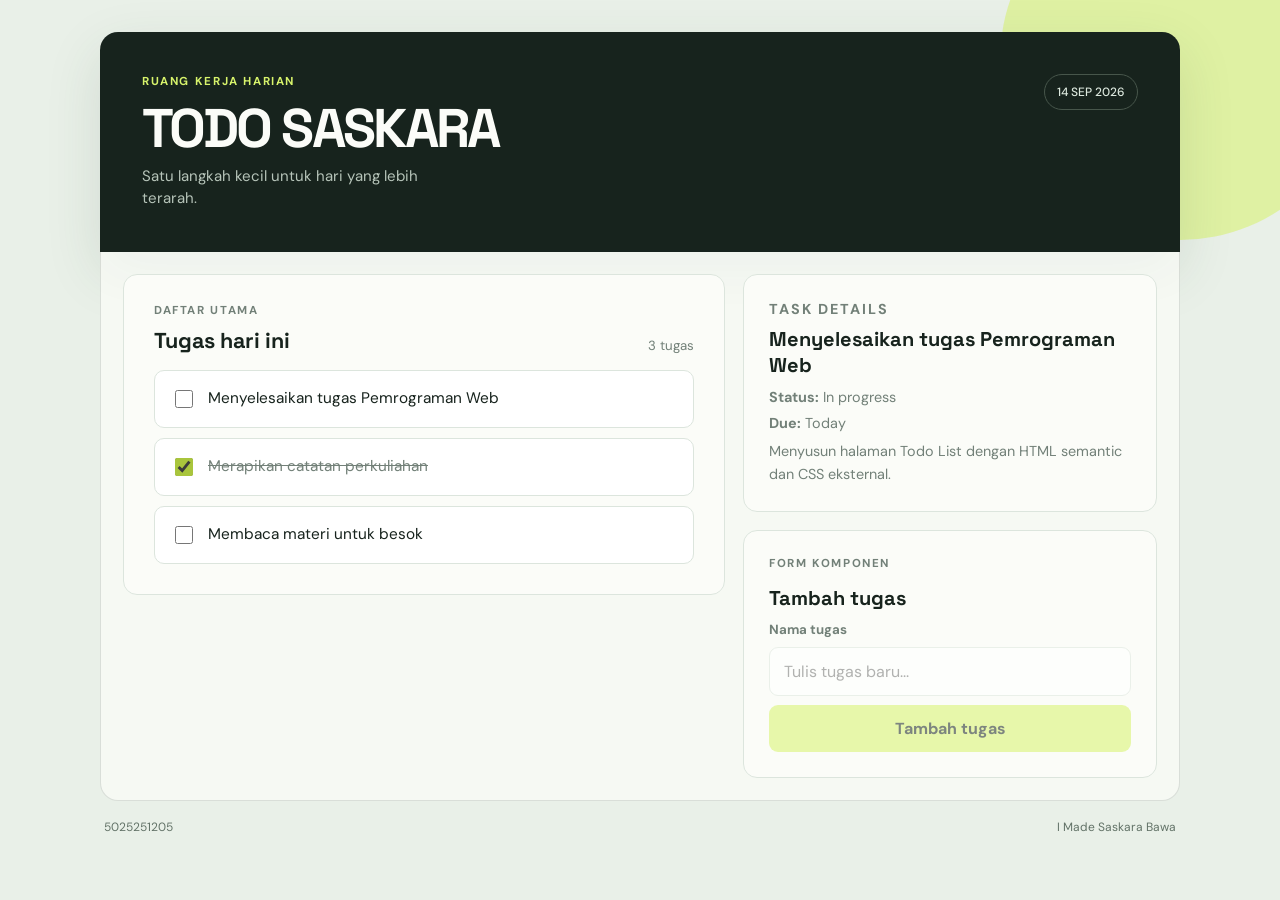
==== index.html @ 96603019 "Initial Todo Saskara app" ====
<!DOCTYPE html>
<html lang="id">
<head>
    <meta charset="UTF-8">
    <meta name="viewport" content="width=device-width, initial-scale=1.0">
    <title>TODO SASKARA</title>
    <link rel="preconnect" href="https://fonts.googleapis.com">
    <link rel="preconnect" href="https://fonts.gstatic.com" crossorigin>
    <link href="https://fonts.googleapis.com/css2?family=DM+Sans:wght@400;500;700&family=Space+Grotesk:wght@500;600;700&display=swap" rel="stylesheet">
    <link rel="stylesheet" href="style.css">
</head>
<body>
    <div class="app-shell">
        <header class="app-header">
            <div>
                <p class="eyebrow">RUANG KERJA HARIAN</p>
                <h1 id="app-title">TODO SASKARA</h1>
                <p class="subtitle">Satu langkah kecil untuk hari yang lebih terarah.</p>
            </div>
            <div class="date-badge" aria-label="Tanggal aplikasi">14 SEP 2026</div>
        </header>

        <div class="content-layout">
            <main class="todo-card" aria-labelledby="list-title">
                <div class="list-heading">
                    <div>
                        <p class="panel-label">DAFTAR UTAMA</p>
                        <h2 id="list-title">Tugas hari ini</h2>
                    </div>
                    <span>3 tugas</span>
                </div>

                <ul class="task-list">
                    <li class="task-item">
                        <input class="task-check" type="checkbox" id="task-one">
                        <label class="task-text" for="task-one">Menyelesaikan tugas Pemrograman Web</label>
                    </li>
                    <li class="task-item">
                        <input class="task-check" type="checkbox" id="task-two" checked>
                        <label class="task-text" for="task-two">Merapikan catatan perkuliahan</label>
                    </li>
                    <li class="task-item">
                        <input class="task-check" type="checkbox" id="task-three">
                        <label class="task-text" for="task-three">Membaca materi untuk besok</label>
                    </li>
                </ul>
            </main>

            <aside class="side-panel" aria-label="Panel detail dan tambah tugas">
                <section class="detail-card">
                    <p class="panel-label">TASK DETAILS</p>
                    <h2>Menyelesaikan tugas Pemrograman Web</h2>
                    <p><strong>Status:</strong> In progress</p>
                    <p><strong>Due:</strong> Today</p>
                    <p class="detail-description">Menyusun halaman Todo List dengan HTML semantic dan CSS eksternal.</p>
                </section>

                <section class="form-card" aria-labelledby="form-title">
                    <p class="panel-label">FORM KOMPONEN</p>
                    <h2 id="form-title">Tambah tugas</h2>
                    <form class="task-form">
                        <label for="taskInput">Nama tugas</label>
                        <input id="taskInput" type="text" placeholder="Tulis tugas baru..." maxlength="100" disabled>
                        <button type="button" disabled>Tambah tugas</button>
                    </form>
                </section>
            </aside>
        </div>

        <footer>
            <span>5025251205</span>
            <span>I Made Saskara Bawa</span>
        </footer>
    </div>
</body>
</html>
---- style.css ----
:root {
    --ink: #17231d;
    --muted: #728078;
    --paper: #fbfcf8;
    --line: #dce5dd;
    --accent: #d7f36b;
    --accent-dark: #a9c53c;
}

* {
    box-sizing: border-box;
}

body {
    min-width: 320px;
    min-height: 100vh;
    margin: 0;
    padding: 32px 18px;
    color: var(--ink);
    background: #e9f0e8;
    font-family: "DM Sans", sans-serif;
}

body::before {
    position: fixed;
    z-index: -1;
    top: -120px;
    right: -80px;
    width: 360px;
    height: 360px;
    border-radius: 50%;
    background: var(--accent);
    content: "";
    opacity: 0.55;
}

.app-shell {
    width: min(100%, 1080px);
    margin: 0 auto;
}

.app-header {
    display: flex;
    align-items: flex-start;
    justify-content: space-between;
    gap: 24px;
    padding: 42px;
    border-radius: 18px 18px 0 0;
    background: var(--ink);
    color: var(--paper);
    box-shadow: 0 20px 55px rgba(48, 76, 52, 0.13);
}

.eyebrow,
.panel-label {
    margin: 0 0 14px;
    color: var(--accent);
    font-size: 0.72rem;
    font-weight: 700;
    letter-spacing: 0.14em;
}

h1,
h2,
p {
    margin-top: 0;
}

h1 {
    margin-bottom: 10px;
    font-family: "Space Grotesk", sans-serif;
    font-size: clamp(2rem, 7vw, 3.4rem);
    letter-spacing: -0.05em;
    line-height: 0.95;
}

.subtitle {
    max-width: 320px;
    margin-bottom: 0;
    color: #b6c4b9;
    font-size: 0.94rem;
    line-height: 1.5;
}

.date-badge {
    flex: 0 0 auto;
    padding: 9px 12px;
    border: 1px solid #47564b;
    border-radius: 999px;
    color: #dce8de;
    font-size: 0.75rem;
    font-weight: 500;
}

.content-layout {
    display: flex;
    align-items: flex-start;
    gap: 18px;
    padding: 22px;
    border: 1px solid rgba(23, 35, 29, 0.12);
    border-top: 0;
    border-radius: 0 0 18px 18px;
    background: rgba(251, 252, 248, 0.7);
}

.todo-card,
.detail-card,
.form-card {
    border: 1px solid var(--line);
    border-radius: 14px;
    background: var(--paper);
}

.todo-card {
    flex: 1.45;
    min-width: 0;
}

.side-panel {
    display: grid;
    flex: 1;
    gap: 18px;
    min-width: 260px;
}

.detail-card,
.form-card {
    padding: 25px;
}

.detail-card .panel-label,
.form-card .panel-label,
.list-heading .panel-label {
    color: var(--muted);
}

.detail-card h2,
.form-card h2,
.list-heading h2 {
    margin-bottom: 10px;
    font-family: "Space Grotesk", sans-serif;
}

.detail-card h2,
.form-card h2 {
    font-size: 1.25rem;
}

.detail-card p {
    margin-bottom: 8px;
    color: var(--muted);
    font-size: 0.9rem;
}

.detail-card .detail-description {
    margin-bottom: 0;
    color: var(--muted);
    font-size: 0.9rem;
    line-height: 1.6;
}

.list-heading {
    display: flex;
    align-items: flex-end;
    justify-content: space-between;
    gap: 16px;
    padding: 28px 30px 16px;
}

.list-heading .panel-label {
    margin-bottom: 9px;
}

.list-heading h2 {
    margin-bottom: 0;
    font-size: 1.35rem;
}

.list-heading span {
    color: var(--muted);
    font-size: 0.83rem;
}

.task-list {
    display: grid;
    gap: 10px;
    margin: 0;
    padding: 0 30px 30px;
    list-style: none;
}

.task-item {
    display: flex;
    align-items: center;
    gap: 12px;
    min-height: 58px;
    padding: 10px 16px;
    border: 1px solid var(--line);
    border-radius: 10px;
    background: #fff;
}

.task-text {
    flex: 1;
    overflow-wrap: anywhere;
    font-size: 0.96rem;
    line-height: 1.4;
    cursor: pointer;
}

.task-check {
    flex: 0 0 18px;
    width: 18px;
    height: 18px;
    accent-color: var(--accent-dark);
    cursor: pointer;
}

.task-check:checked + .task-text {
    color: var(--muted);
    text-decoration: line-through;
}

.task-form {
    display: grid;
    gap: 9px;
}

.task-form label {
    color: var(--muted);
    font-size: 0.83rem;
    font-weight: 700;
}

.task-form input {
    width: 100%;
    border: 1px solid var(--line);
    border-radius: 9px;
    padding: 13px 14px;
    color: var(--ink);
    background: #fff;
    font: inherit;
}

button {
    border: 0;
    border-radius: 9px;
    padding: 13px 16px;
    color: var(--ink);
    background: var(--accent);
    font: inherit;
    font-weight: 700;
}

button:disabled,
input:disabled {
    cursor: not-allowed;
    opacity: 0.55;
}

footer {
    display: flex;
    justify-content: space-between;
    padding: 18px 4px;
    color: #627267;
    font-size: 0.75rem;
}

@media (max-width: 720px) {
    body {
        padding: 16px 12px;
    }

    .app-header {
        display: block;
        padding: 30px 24px;
    }

    .date-badge {
        display: inline-block;
        margin-top: 22px;
    }

    .content-layout {
        display: grid;
        padding: 14px;
    }

    .side-panel {
        min-width: 0;
    }
}

@media (max-width: 420px) {
    .list-heading,
    .task-list {
        padding-right: 18px;
        padding-left: 18px;
    }

    .list-heading {
        align-items: flex-start;
        flex-direction: column;
    }
}
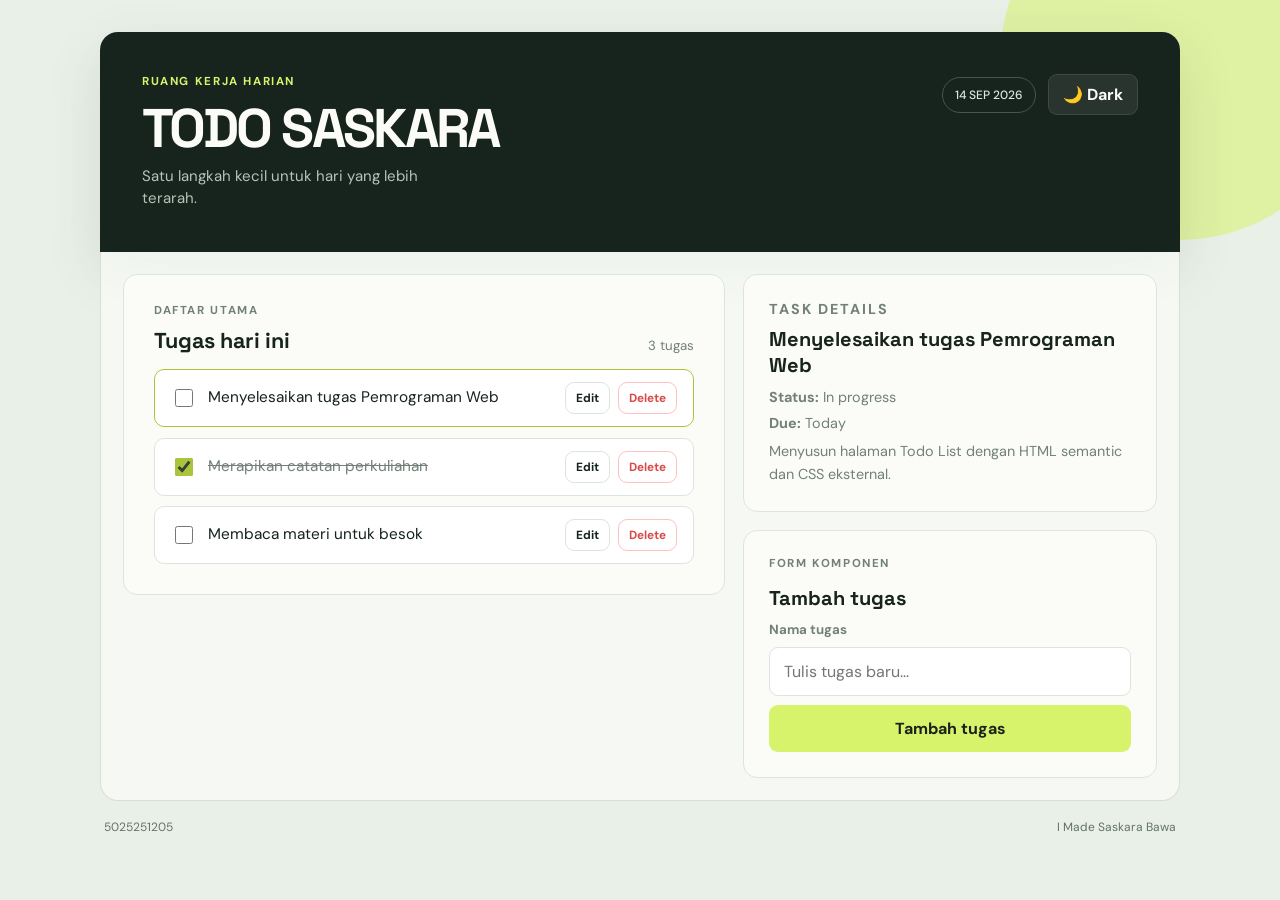
==== commit d3b3d34e: "Add todo app" ====
--- a/index.html
+++ b/index.html
@@ -9,7 +9,7 @@
     <link href="https://fonts.googleapis.com/css2?family=DM+Sans:wght@400;500;700&family=Space+Grotesk:wght@500;600;700&display=swap" rel="stylesheet">
     <link rel="stylesheet" href="style.css">
 </head>
-<body>
+<body class="light-mode">
     <div class="app-shell">
         <header class="app-header">
             <div>
@@ -17,7 +17,10 @@
                 <h1 id="app-title">TODO SASKARA</h1>
                 <p class="subtitle">Satu langkah kecil untuk hari yang lebih terarah.</p>
             </div>
-            <div class="date-badge" aria-label="Tanggal aplikasi">14 SEP 2026</div>
+            <div class="header-actions">
+                <div class="date-badge" aria-label="Tanggal aplikasi">14 SEP 2026</div>
+                <button id="themeToggle" class="theme-toggle" type="button" aria-label="Switch to dark mode">🌙 Dark</button>
+            </div>
         </header>
 
         <div class="content-layout">
@@ -27,41 +30,28 @@
                         <p class="panel-label">DAFTAR UTAMA</p>
                         <h2 id="list-title">Tugas hari ini</h2>
                     </div>
-                    <span>3 tugas</span>
+                    <span id="taskCount">3 tugas</span>
                 </div>
 
-                <ul class="task-list">
-                    <li class="task-item">
-                        <input class="task-check" type="checkbox" id="task-one">
-                        <label class="task-text" for="task-one">Menyelesaikan tugas Pemrograman Web</label>
-                    </li>
-                    <li class="task-item">
-                        <input class="task-check" type="checkbox" id="task-two" checked>
-                        <label class="task-text" for="task-two">Merapikan catatan perkuliahan</label>
-                    </li>
-                    <li class="task-item">
-                        <input class="task-check" type="checkbox" id="task-three">
-                        <label class="task-text" for="task-three">Membaca materi untuk besok</label>
-                    </li>
-                </ul>
+                <ul id="taskList" class="task-list" aria-live="polite"></ul>
             </main>
 
             <aside class="side-panel" aria-label="Panel detail dan tambah tugas">
                 <section class="detail-card">
                     <p class="panel-label">TASK DETAILS</p>
-                    <h2>Menyelesaikan tugas Pemrograman Web</h2>
-                    <p><strong>Status:</strong> In progress</p>
-                    <p><strong>Due:</strong> Today</p>
-                    <p class="detail-description">Menyusun halaman Todo List dengan HTML semantic dan CSS eksternal.</p>
+                    <h2 id="detailTitle">Menyelesaikan tugas Pemrograman Web</h2>
+                    <p><strong>Status:</strong> <span id="detailStatus">In progress</span></p>
+                    <p><strong>Due:</strong> <span id="detailDue">Today</span></p>
+                    <p class="detail-description" id="detailDescription">Menyusun halaman Todo List dengan HTML semantic dan CSS eksternal.</p>
                 </section>
 
                 <section class="form-card" aria-labelledby="form-title">
                     <p class="panel-label">FORM KOMPONEN</p>
                     <h2 id="form-title">Tambah tugas</h2>
-                    <form class="task-form">
+                    <form id="taskForm" class="task-form">
                         <label for="taskInput">Nama tugas</label>
-                        <input id="taskInput" type="text" placeholder="Tulis tugas baru..." maxlength="100" disabled>
-                        <button type="button" disabled>Tambah tugas</button>
+                        <input id="taskInput" type="text" placeholder="Tulis tugas baru..." maxlength="100">
+                        <button type="submit">Tambah tugas</button>
                     </form>
                 </section>
             </aside>
@@ -72,5 +62,7 @@
             <span>I Made Saskara Bawa</span>
         </footer>
     </div>
+
+    <script src="script.js"></script>
 </body>
 </html>
--- a/style.css
+++ b/style.css
@@ -5,6 +5,25 @@
     --line: #dce5dd;
     --accent: #d7f36b;
     --accent-dark: #a9c53c;
+    --soft-bg: #e9f0e8;
+    --panel-bg: rgba(251, 252, 248, 0.7);
+    --button-text: #17231d;
+    --task-bg: #ffffff;
+    --shadow: rgba(48, 76, 52, 0.13);
+}
+
+body.dark-mode {
+    --ink: #ecf3ff;
+    --muted: #a4b4c1;
+    --paper: #1a2632;
+    --line: #2d3d4f;
+    --accent: #d7f36b;
+    --accent-dark: #b0d450;
+    --soft-bg: #0f1720;
+    --panel-bg: rgba(18, 27, 35, 0.9);
+    --button-text: #101820;
+    --task-bg: #213041;
+    --shadow: rgba(0, 0, 0, 0.35);
 }
 
 * {
@@ -17,8 +36,9 @@
     margin: 0;
     padding: 32px 18px;
     color: var(--ink);
-    background: #e9f0e8;
+    background: var(--soft-bg);
     font-family: "DM Sans", sans-serif;
+    transition: background 0.25s ease, color 0.25s ease;
 }
 
 body::before {
@@ -48,7 +68,13 @@
     border-radius: 18px 18px 0 0;
     background: var(--ink);
     color: var(--paper);
-    box-shadow: 0 20px 55px rgba(48, 76, 52, 0.13);
+    box-shadow: 0 20px 55px var(--shadow);
+}
+
+.header-actions {
+    display: flex;
+    align-items: center;
+    gap: 12px;
 }
 
 .eyebrow,
@@ -92,6 +118,13 @@
     font-weight: 500;
 }
 
+.theme-toggle {
+    padding: 9px 14px;
+    border: 1px solid rgba(255, 255, 255, 0.1);
+    background: rgba(255, 255, 255, 0.08);
+    color: var(--paper);
+}
+
 .content-layout {
     display: flex;
     align-items: flex-start;
@@ -100,7 +133,7 @@
     border: 1px solid rgba(23, 35, 29, 0.12);
     border-top: 0;
     border-radius: 0 0 18px 18px;
-    background: rgba(251, 252, 248, 0.7);
+    background: var(--panel-bg);
 }
 
 .todo-card,
@@ -197,7 +230,13 @@
     padding: 10px 16px;
     border: 1px solid var(--line);
     border-radius: 10px;
-    background: #fff;
+    background: var(--task-bg);
+    transition: border-color 0.2s ease, transform 0.2s ease;
+}
+
+.task-item.active {
+    border-color: var(--accent-dark);
+    transform: translateY(-1px);
 }
 
 .task-text {
@@ -219,6 +258,25 @@
 .task-check:checked + .task-text {
     color: var(--muted);
     text-decoration: line-through;
+}
+
+.task-actions {
+    display: flex;
+    gap: 8px;
+}
+
+.task-action {
+    padding: 7px 10px;
+    border: 1px solid var(--line);
+    background: transparent;
+    color: var(--ink);
+    font-size: 0.74rem;
+    font-weight: 700;
+}
+
+.delete-btn {
+    border-color: rgba(255, 100, 100, 0.4);
+    color: #d84a4a;
 }
 
 .task-form {
@@ -242,14 +300,19 @@
     font: inherit;
 }
 
+body.dark-mode .task-form input {
+    background: var(--task-bg);
+}
+
 button {
     border: 0;
     border-radius: 9px;
     padding: 13px 16px;
-    color: var(--ink);
+    color: var(--button-text);
     background: var(--accent);
     font: inherit;
     font-weight: 700;
+    cursor: pointer;
 }
 
 button:disabled,
@@ -276,9 +339,13 @@
         padding: 30px 24px;
     }
 
+    .header-actions {
+        justify-content: space-between;
+        margin-top: 18px;
+    }
+
     .date-badge {
         display: inline-block;
-        margin-top: 22px;
     }
 
     .content-layout {
@@ -302,4 +369,13 @@
         align-items: flex-start;
         flex-direction: column;
     }
-}
+
+    .task-item {
+        flex-wrap: wrap;
+    }
+
+    .task-actions {
+        width: 100%;
+        justify-content: flex-end;
+    }
+}
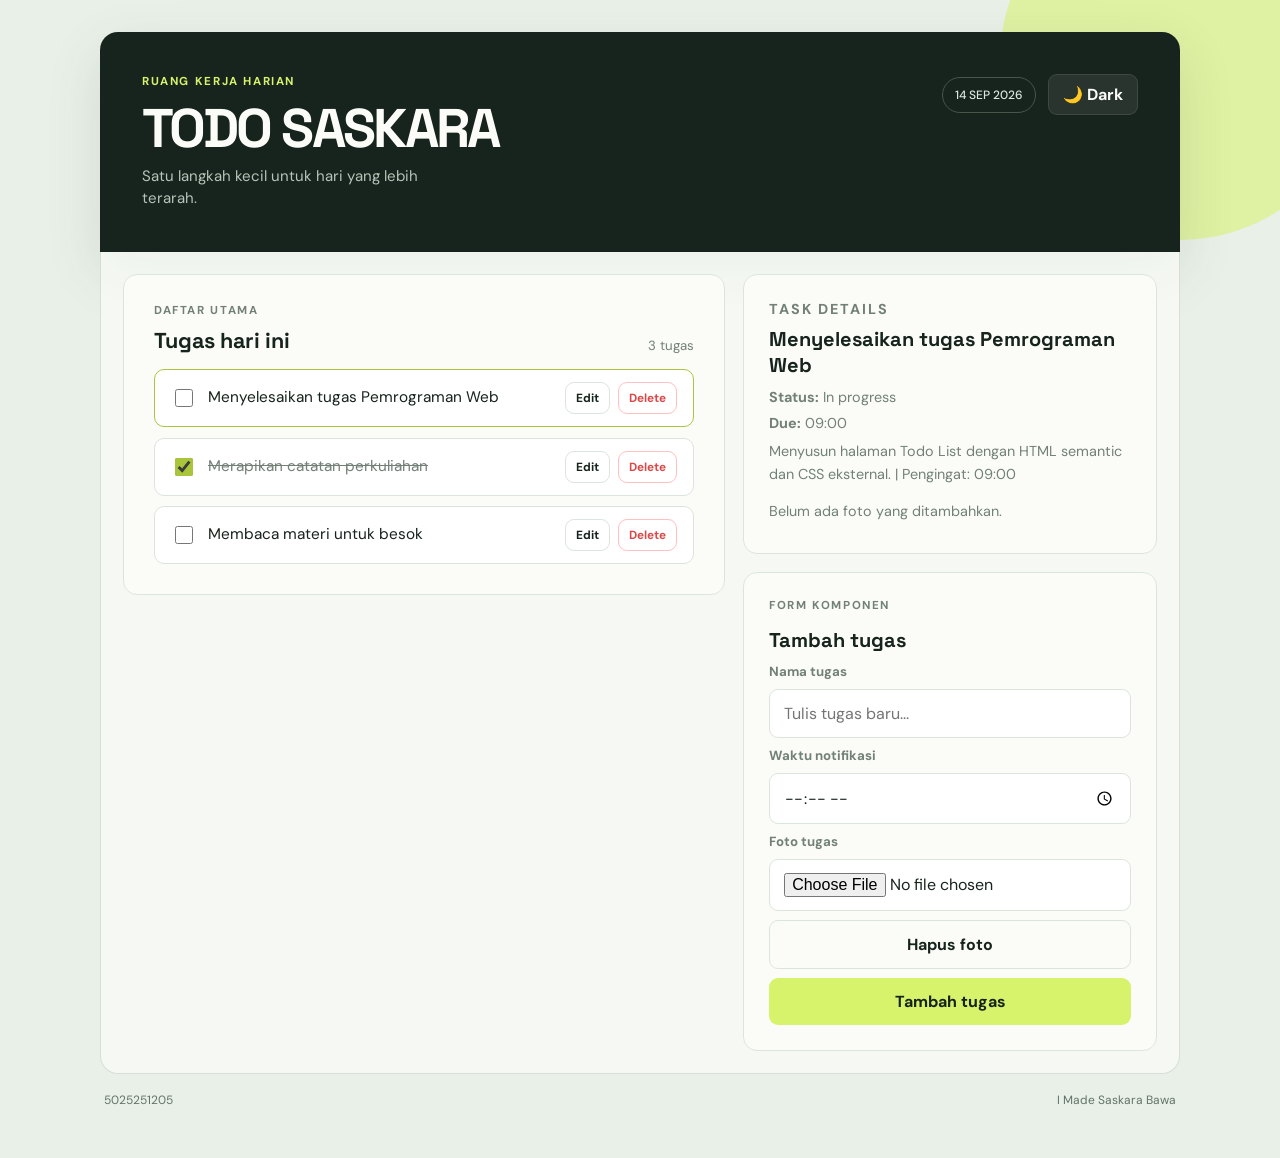
==== commit 9eb31b98: "Add todo storage and media capture Co-authored-by: Copilot <223556219+Copilot@users.noreply.github.c" ====
--- a/index.html
+++ b/index.html
@@ -43,6 +43,7 @@
                     <p><strong>Status:</strong> <span id="detailStatus">In progress</span></p>
                     <p><strong>Due:</strong> <span id="detailDue">Today</span></p>
                     <p class="detail-description" id="detailDescription">Menyusun halaman Todo List dengan HTML semantic dan CSS eksternal.</p>
+                    <div id="detailImageWrap" class="detail-image-wrap" aria-live="polite"></div>
                 </section>
 
                 <section class="form-card" aria-labelledby="form-title">
@@ -51,6 +52,15 @@
                     <form id="taskForm" class="task-form">
                         <label for="taskInput">Nama tugas</label>
                         <input id="taskInput" type="text" placeholder="Tulis tugas baru..." maxlength="100">
+
+                        <label for="taskNotification">Waktu notifikasi</label>
+                        <input id="taskNotification" type="time">
+
+                        <label for="taskImageInput">Foto tugas</label>
+                        <input id="taskImageInput" type="file" accept="image/*" capture="environment">
+                        <img id="taskImagePreview" class="task-preview hidden" alt="Preview foto tugas">
+                        <button id="clearImageBtn" class="secondary-btn" type="button">Hapus foto</button>
+
                         <button type="submit">Tambah tugas</button>
                     </form>
                 </section>
--- a/style.css
+++ b/style.css
@@ -304,6 +304,55 @@
     background: var(--task-bg);
 }
 
+.task-preview {
+    display: block;
+    width: 100%;
+    max-height: 180px;
+    object-fit: cover;
+    border: 1px solid var(--line);
+    border-radius: 10px;
+    background: var(--soft-bg);
+}
+
+.task-preview.hidden {
+    display: none;
+}
+
+.task-thumb {
+    width: 56px;
+    height: 56px;
+    object-fit: cover;
+    border-radius: 10px;
+    border: 1px solid var(--line);
+    flex-shrink: 0;
+}
+
+.detail-image-wrap {
+    margin-top: 16px;
+    display: grid;
+    gap: 10px;
+}
+
+.detail-image-wrap img {
+    width: 100%;
+    max-height: 220px;
+    object-fit: cover;
+    border-radius: 12px;
+    border: 1px solid var(--line);
+}
+
+.detail-empty {
+    margin: 0;
+    color: var(--muted);
+    font-size: 0.82rem;
+}
+
+.secondary-btn {
+    border: 1px solid var(--line);
+    background: transparent;
+    color: var(--ink);
+}
+
 button {
     border: 0;
     border-radius: 9px;
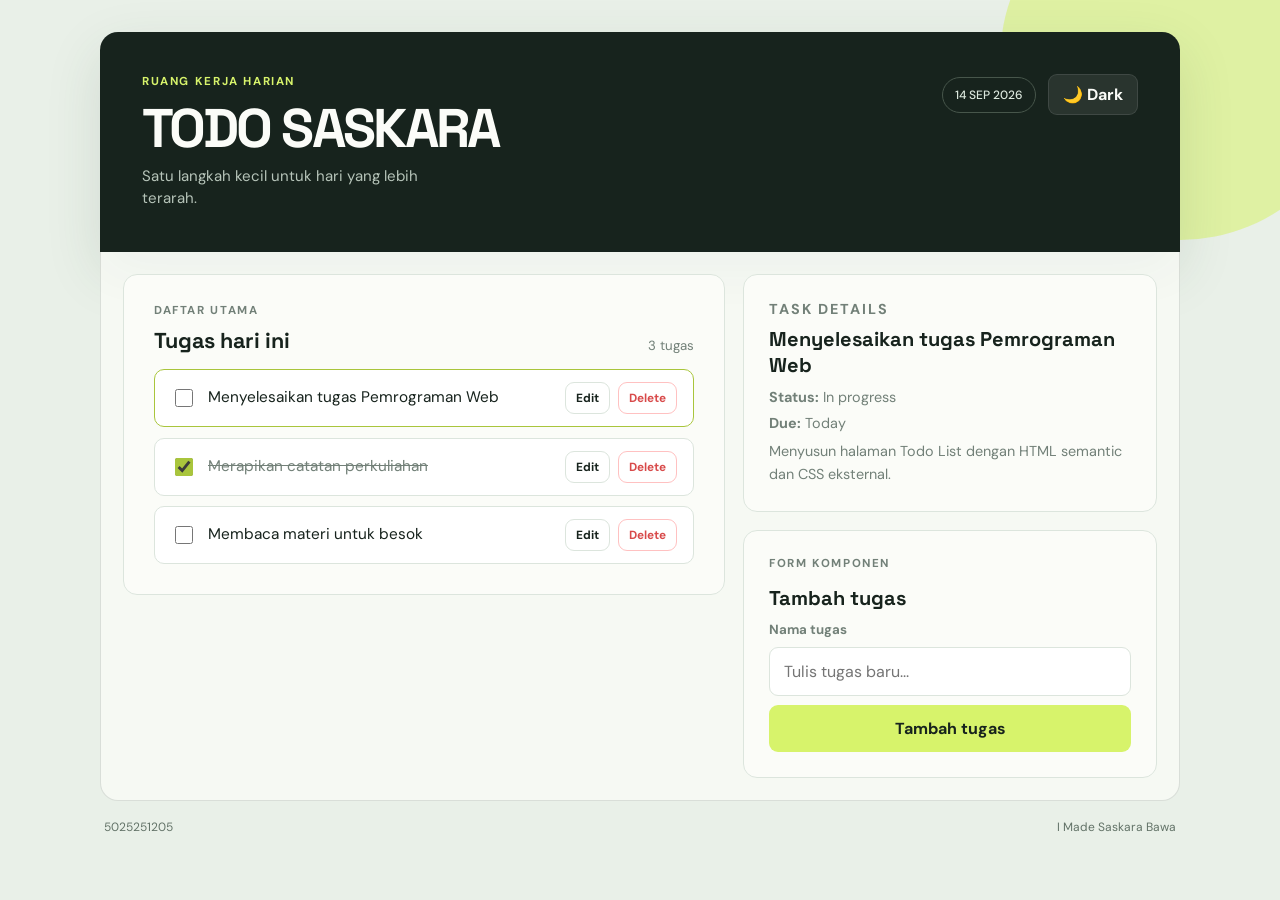
==== commit 4f58b4f3: "Revert E03 features from E02 Co-authored-by: Copilot <223556219+Copilot@users.noreply.github.com>" ====
--- a/index.html
+++ b/index.html
@@ -43,7 +43,6 @@
                     <p><strong>Status:</strong> <span id="detailStatus">In progress</span></p>
                     <p><strong>Due:</strong> <span id="detailDue">Today</span></p>
                     <p class="detail-description" id="detailDescription">Menyusun halaman Todo List dengan HTML semantic dan CSS eksternal.</p>
-                    <div id="detailImageWrap" class="detail-image-wrap" aria-live="polite"></div>
                 </section>
 
                 <section class="form-card" aria-labelledby="form-title">
@@ -52,15 +51,6 @@
                     <form id="taskForm" class="task-form">
                         <label for="taskInput">Nama tugas</label>
                         <input id="taskInput" type="text" placeholder="Tulis tugas baru..." maxlength="100">
-
-                        <label for="taskNotification">Waktu notifikasi</label>
-                        <input id="taskNotification" type="time">
-
-                        <label for="taskImageInput">Foto tugas</label>
-                        <input id="taskImageInput" type="file" accept="image/*" capture="environment">
-                        <img id="taskImagePreview" class="task-preview hidden" alt="Preview foto tugas">
-                        <button id="clearImageBtn" class="secondary-btn" type="button">Hapus foto</button>
-
                         <button type="submit">Tambah tugas</button>
                     </form>
                 </section>
--- a/style.css
+++ b/style.css
@@ -304,55 +304,6 @@
     background: var(--task-bg);
 }
 
-.task-preview {
-    display: block;
-    width: 100%;
-    max-height: 180px;
-    object-fit: cover;
-    border: 1px solid var(--line);
-    border-radius: 10px;
-    background: var(--soft-bg);
-}
-
-.task-preview.hidden {
-    display: none;
-}
-
-.task-thumb {
-    width: 56px;
-    height: 56px;
-    object-fit: cover;
-    border-radius: 10px;
-    border: 1px solid var(--line);
-    flex-shrink: 0;
-}
-
-.detail-image-wrap {
-    margin-top: 16px;
-    display: grid;
-    gap: 10px;
-}
-
-.detail-image-wrap img {
-    width: 100%;
-    max-height: 220px;
-    object-fit: cover;
-    border-radius: 12px;
-    border: 1px solid var(--line);
-}
-
-.detail-empty {
-    margin: 0;
-    color: var(--muted);
-    font-size: 0.82rem;
-}
-
-.secondary-btn {
-    border: 1px solid var(--line);
-    background: transparent;
-    color: var(--ink);
-}
-
 button {
     border: 0;
     border-radius: 9px;
